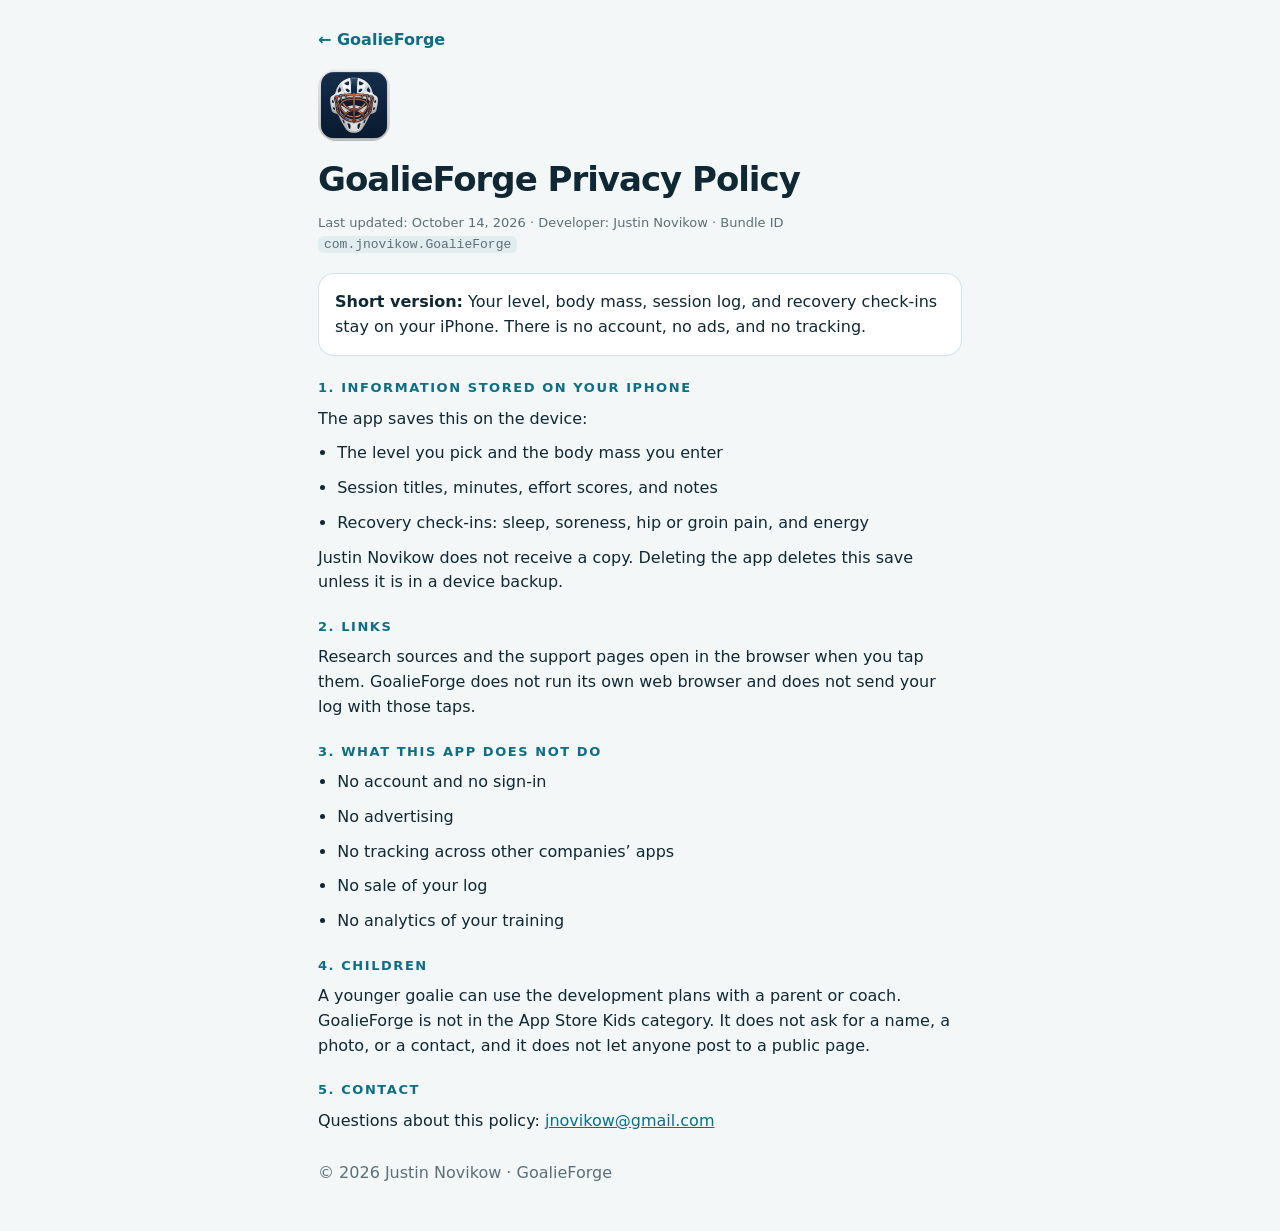
==== privacy.html @ 1530afbd "Publish GoalieForge support and privacy pages." ====
<!DOCTYPE html>
<html lang="en">
<head>
  <meta charset="UTF-8" />
  <meta name="viewport" content="width=device-width, initial-scale=1, viewport-fit=cover" />
  <meta name="theme-color" content="#f3f7f8" />
  <title>GoalieForge — Privacy Policy</title>
  <meta name="description" content="GoalieForge privacy policy for com.jnovikow.GoalieForge." />
  <link rel="icon" href="icon.png" type="image/png" />
  <link rel="stylesheet" href="styles.css" />
</head>
<body>
  <a class="back" href="index.html">← GoalieForge</a>
  <img class="logo logo-sm" src="icon.png" width="72" height="72" alt="" />
  <h1>GoalieForge Privacy Policy</h1>
  <p class="meta">Last updated: October 14, 2026 · Developer: Justin Novikow · Bundle ID <code>com.jnovikow.GoalieForge</code></p>

  <div class="card">
    <p style="margin:0"><strong>Short version:</strong> Your level, body mass, session log, and recovery check-ins stay on your iPhone. There is no account, no ads, and no tracking.</p>
  </div>

  <h2>1. Information stored on your iPhone</h2>
  <p>The app saves this on the device:</p>
  <ul>
    <li>The level you pick and the body mass you enter</li>
    <li>Session titles, minutes, effort scores, and notes</li>
    <li>Recovery check-ins: sleep, soreness, hip or groin pain, and energy</li>
  </ul>
  <p>Justin Novikow does not receive a copy. Deleting the app deletes this save unless it is in a device backup.</p>

  <h2>2. Links</h2>
  <p>Research sources and the support pages open in the browser when you tap them. GoalieForge does not run its own web browser and does not send your log with those taps.</p>

  <h2>3. What this app does not do</h2>
  <ul>
    <li>No account and no sign-in</li>
    <li>No advertising</li>
    <li>No tracking across other companies’ apps</li>
    <li>No sale of your log</li>
    <li>No analytics of your training</li>
  </ul>

  <h2>4. Children</h2>
  <p>A younger goalie can use the development plans with a parent or coach. GoalieForge is not in the App Store Kids category. It does not ask for a name, a photo, or a contact, and it does not let anyone post to a public page.</p>

  <h2>5. Contact</h2>
  <p>Questions about this policy: <a href="mailto:jnovikow@gmail.com?subject=GoalieForge%20Privacy">jnovikow@gmail.com</a></p>
  <footer class="foot"><p>© 2026 Justin Novikow · GoalieForge</p></footer>
</body>
</html>
---- styles.css ----
:root {
  --bg: #f3f7f8;
  --fg: #102833;
  --muted: #5c6f78;
  --accent: #0d6e86;
  --card: #ffffff;
  --border: rgba(13, 110, 134, 0.18);
}

* { box-sizing: border-box; margin: 0; padding: 0; }

body {
  font-family: "SF Pro Rounded", "Segoe UI", system-ui, -apple-system, sans-serif;
  background: var(--bg);
  color: var(--fg);
  line-height: 1.55;
  padding: 28px 18px calc(36px + env(safe-area-inset-bottom));
  max-width: 680px;
  margin: 0 auto;
}

.hero { text-align: center; margin-bottom: 22px; }
.logo { width: 120px; height: 120px; border-radius: 28px; margin-bottom: 12px; }
.logo-sm { width: 72px; height: 72px; border-radius: 18px; display: block; margin: 8px 0 12px; }
.eyebrow { letter-spacing: 0.14em; text-transform: uppercase; color: var(--accent); font-size: 12px; font-weight: 700; }
h1 { font-size: 34px; letter-spacing: -0.03em; margin: 4px 0 8px; }
h2 { font-size: 13px; letter-spacing: 0.12em; text-transform: uppercase; color: var(--accent); margin: 22px 0 8px; }
.lede, .meta { color: var(--muted); }
.lede { font-size: 18px; }
.meta { font-size: 13px; margin-bottom: 18px; }
p, li { font-size: 16px; margin-bottom: 10px; }
ul { padding-left: 1.2em; margin-bottom: 8px; }
a { color: var(--accent); }
code { font-size: 13px; background: rgba(13, 110, 134, 0.08); padding: 1px 6px; border-radius: 6px; }

.cards { display: grid; gap: 12px; }
.card, .link-card {
  background: var(--card);
  border: 1px solid var(--border);
  border-radius: 16px;
  padding: 16px;
}
.link-card { display: block; text-decoration: none; color: inherit; }
.link-card strong { display: block; font-size: 18px; margin: 2px 0; }
.card-kicker { color: var(--accent); font-size: 12px; font-weight: 700; letter-spacing: 0.04em; }
.card-desc { color: var(--muted); font-size: 14px; }
.back { display: inline-block; margin-bottom: 8px; font-weight: 600; text-decoration: none; }
.foot { margin-top: 28px; color: var(--muted); font-size: 13px; }
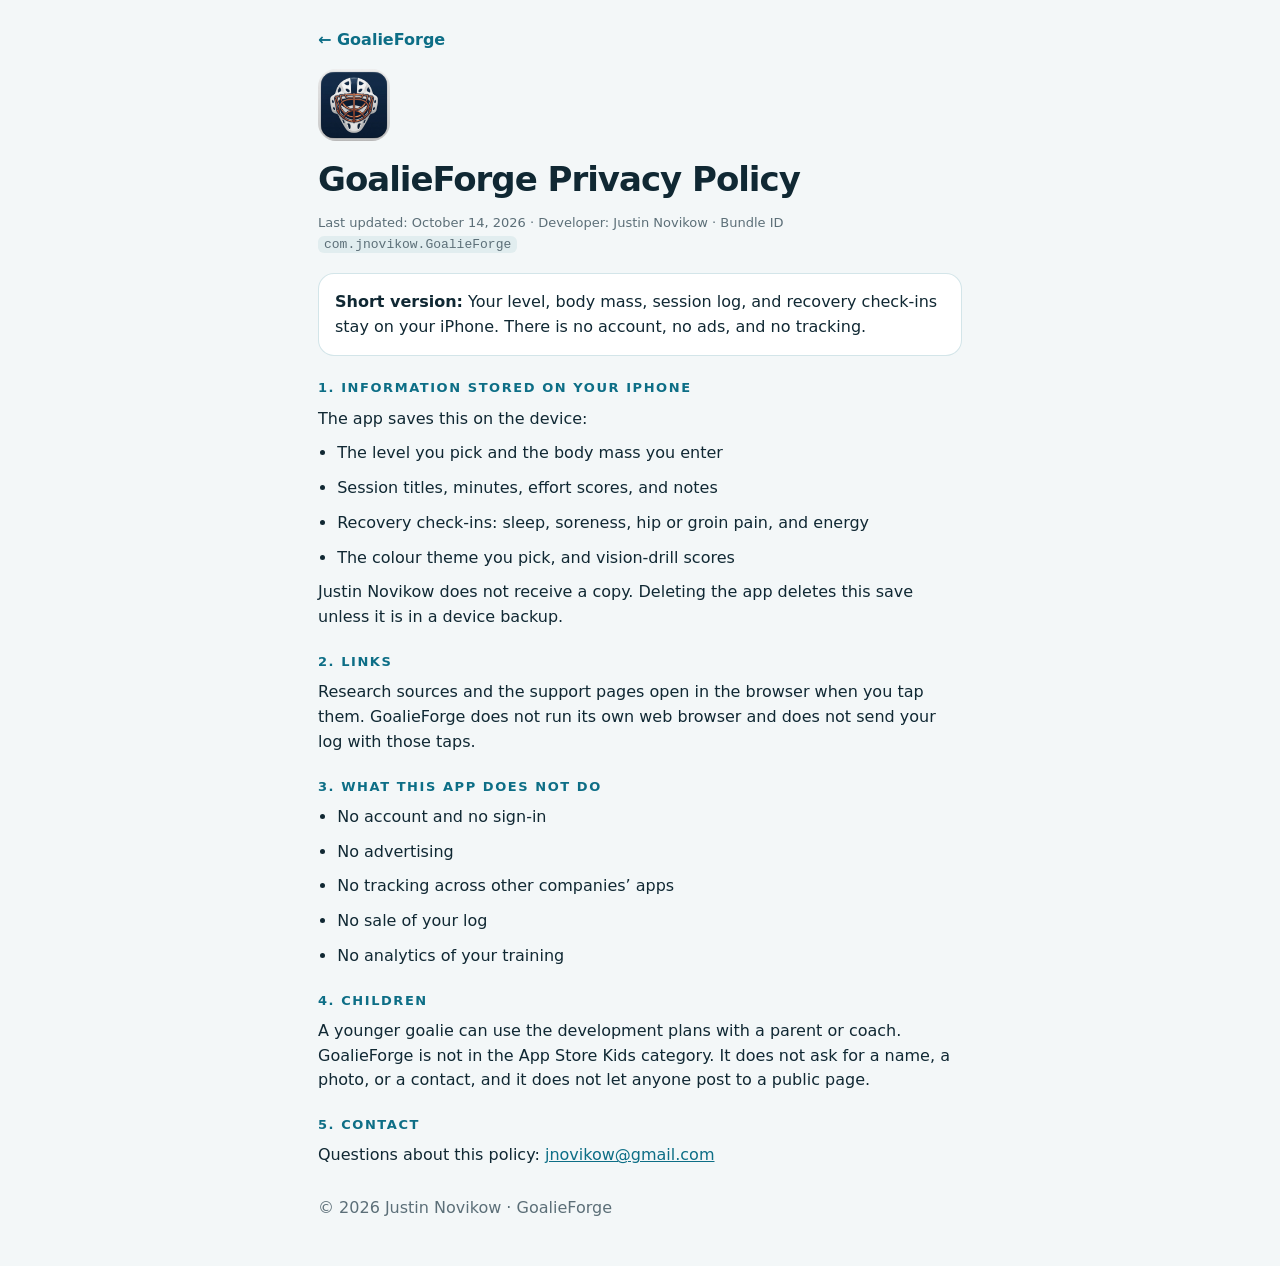
==== commit 7594eafe: "Describe vision drills and colour themes on the site. The app now has a Vision tab and five colour t" ====
--- a/privacy.html
+++ b/privacy.html
@@ -25,6 +25,7 @@
     <li>The level you pick and the body mass you enter</li>
     <li>Session titles, minutes, effort scores, and notes</li>
     <li>Recovery check-ins: sleep, soreness, hip or groin pain, and energy</li>
+    <li>The colour theme you pick, and vision-drill scores</li>
   </ul>
   <p>Justin Novikow does not receive a copy. Deleting the app deletes this save unless it is in a device backup.</p>
 
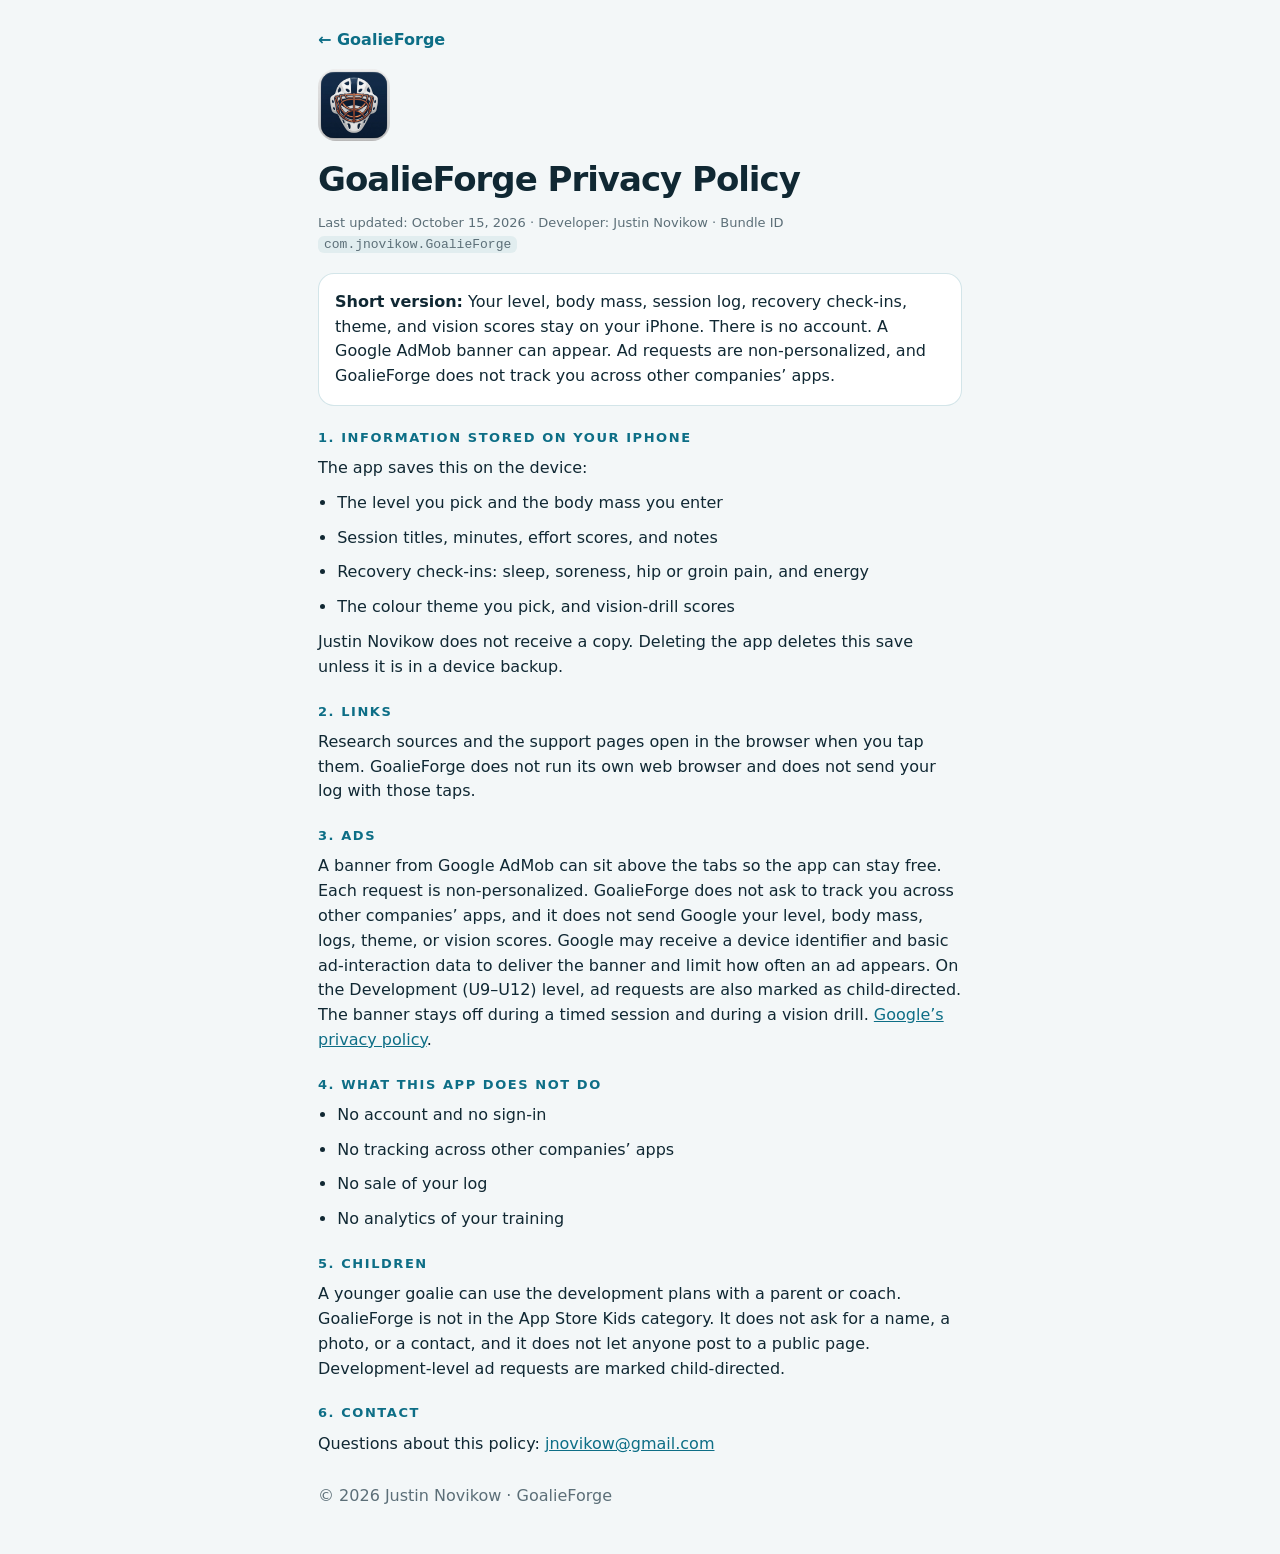
==== commit edf714c8: "Describe the non-personalized AdMob banner. Privacy and support now say a banner can appear, trainin" ====
--- a/privacy.html
+++ b/privacy.html
@@ -13,10 +13,10 @@
   <a class="back" href="index.html">← GoalieForge</a>
   <img class="logo logo-sm" src="icon.png" width="72" height="72" alt="" />
   <h1>GoalieForge Privacy Policy</h1>
-  <p class="meta">Last updated: October 14, 2026 · Developer: Justin Novikow · Bundle ID <code>com.jnovikow.GoalieForge</code></p>
+  <p class="meta">Last updated: October 15, 2026 · Developer: Justin Novikow · Bundle ID <code>com.jnovikow.GoalieForge</code></p>
 
   <div class="card">
-    <p style="margin:0"><strong>Short version:</strong> Your level, body mass, session log, and recovery check-ins stay on your iPhone. There is no account, no ads, and no tracking.</p>
+    <p style="margin:0"><strong>Short version:</strong> Your level, body mass, session log, recovery check-ins, theme, and vision scores stay on your iPhone. There is no account. A Google AdMob banner can appear. Ad requests are non-personalized, and GoalieForge does not track you across other companies’ apps.</p>
   </div>
 
   <h2>1. Information stored on your iPhone</h2>
@@ -32,19 +32,21 @@
   <h2>2. Links</h2>
   <p>Research sources and the support pages open in the browser when you tap them. GoalieForge does not run its own web browser and does not send your log with those taps.</p>
 
-  <h2>3. What this app does not do</h2>
+  <h2>3. Ads</h2>
+  <p>A banner from Google AdMob can sit above the tabs so the app can stay free. Each request is non-personalized. GoalieForge does not ask to track you across other companies’ apps, and it does not send Google your level, body mass, logs, theme, or vision scores. Google may receive a device identifier and basic ad-interaction data to deliver the banner and limit how often an ad appears. On the Development (U9–U12) level, ad requests are also marked as child-directed. The banner stays off during a timed session and during a vision drill. <a href="https://policies.google.com/privacy">Google’s privacy policy</a>.</p>
+
+  <h2>4. What this app does not do</h2>
   <ul>
     <li>No account and no sign-in</li>
-    <li>No advertising</li>
     <li>No tracking across other companies’ apps</li>
     <li>No sale of your log</li>
     <li>No analytics of your training</li>
   </ul>
 
-  <h2>4. Children</h2>
-  <p>A younger goalie can use the development plans with a parent or coach. GoalieForge is not in the App Store Kids category. It does not ask for a name, a photo, or a contact, and it does not let anyone post to a public page.</p>
+  <h2>5. Children</h2>
+  <p>A younger goalie can use the development plans with a parent or coach. GoalieForge is not in the App Store Kids category. It does not ask for a name, a photo, or a contact, and it does not let anyone post to a public page. Development-level ad requests are marked child-directed.</p>
 
-  <h2>5. Contact</h2>
+  <h2>6. Contact</h2>
   <p>Questions about this policy: <a href="mailto:jnovikow@gmail.com?subject=GoalieForge%20Privacy">jnovikow@gmail.com</a></p>
   <footer class="foot"><p>© 2026 Justin Novikow · GoalieForge</p></footer>
 </body>
